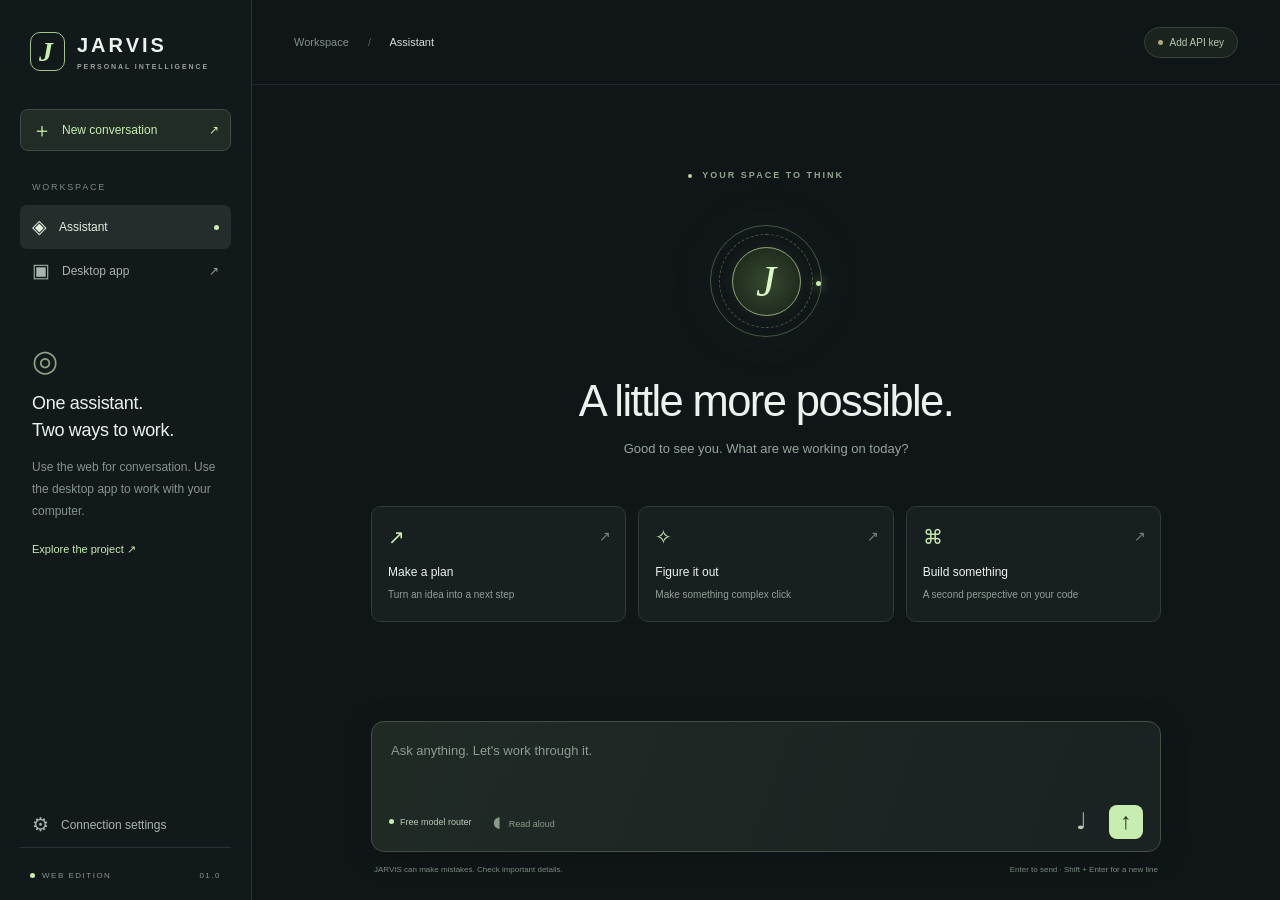
==== web/index.html @ cb6d8aa0 "Add browser JARVIS alongside desktop app and deploy to Antideploy" ====
<!doctype html>
<html lang="en">
<head>
  <meta charset="utf-8">
  <meta name="viewport" content="width=device-width, initial-scale=1">
  <meta name="theme-color" content="#101517">
  <meta name="description" content="JARVIS, your personal AI workspace. Chat, think, and speak with your assistant.">
  <meta http-equiv="Content-Security-Policy" content="default-src 'self'; connect-src 'self' https://openrouter.ai; script-src 'self'; style-src 'self'; img-src 'self' data:; base-uri 'none'; form-action 'none'; object-src 'none'">
  <meta name="referrer" content="no-referrer">
  <title>JARVIS · Your personal AI workspace</title>
  <link rel="icon" href="icon.svg" type="image/svg+xml">
  <link rel="stylesheet" href="style.css">
  <script src="app.js" defer></script>
</head>
<body>
  <aside class="sidebar">
    <a class="brand" href="./" aria-label="JARVIS home"><span class="brand-mark">J</span><span>JARVIS<span class="brand-caption">PERSONAL INTELLIGENCE</span></span></a>
    <button id="new-chat" class="new-chat"><span>＋</span> New conversation <span class="shortcut">↗</span></button>
    <div class="nav-label">WORKSPACE</div>
    <div class="nav-item active"><span>◈</span> Assistant <span class="nav-dot"></span></div>
    <a class="nav-item" href="https://github.com/DwijKansagara/JARVIS/blob/main/docs/RUN_LOCALLY.md" target="_blank" rel="noopener noreferrer"><span>▣</span> Desktop app <span class="external">↗</span></a>
    <div class="sidebar-note"><span class="small-orbit">◎</span><h3>One assistant.<br>Two ways to work.</h3><p>Use the web for conversation. Use the desktop app to work with your computer.</p><a href="https://github.com/DwijKansagara/JARVIS" target="_blank" rel="noopener noreferrer">Explore the project ↗</a></div>
    <div class="sidebar-bottom"><button id="settings-button" class="nav-item"><span>⚙</span> Connection settings</button><div class="edition"><span class="green-dot"></span> WEB EDITION <span>01.0</span></div></div>
  </aside>
  <main>
    <header><div class="breadcrumb">Workspace <span>/</span> <strong>Assistant</strong></div><button id="connection-status" class="status"><span class="status-dot"></span><span id="status-label">Add API key</span></button></header>
    <div class="conversation" id="conversation">
      <section class="welcome" id="welcome">
        <div class="eyebrow"><span></span> YOUR SPACE TO THINK</div>
        <div class="reactor" aria-hidden="true"><div class="reactor-inner"><span>J</span></div><i></i></div>
        <h1>A little more possible.</h1>
        <p>Good to see you. What are we working on today?</p>
        <div class="suggestions">
          <button data-prompt="Help me turn a big goal into a practical plan. Start by asking me what I want to achieve."><span class="suggestion-icon">↗</span><strong>Make a plan</strong><span>Turn an idea into a next step</span><i>↗</i></button>
          <button data-prompt="Help me understand a difficult concept. Ask me what topic I am learning and what I already know."><span class="suggestion-icon">✧</span><strong>Figure it out</strong><span>Make something complex click</span><i>↗</i></button>
          <button data-prompt="Help me with a coding problem. Ask me for the code, the error, and the result I expected."><span class="suggestion-icon">⌘</span><strong>Build something</strong><span>A second perspective on your code</span><i>↗</i></button>
        </div>
      </section>
      <div id="messages" class="messages" role="log" aria-live="polite" aria-label="Conversation"></div>
    </div>
    <section class="composer-area">
      <div id="notice" class="notice" role="status" hidden></div>
      <form id="chat-form" class="composer">
        <label for="prompt" class="sr-only">Message JARVIS</label>
        <textarea id="prompt" placeholder="Ask anything. Let's work through it." rows="2" maxlength="12000"></textarea>
        <div class="composer-toolbar"><div class="composer-options"><span class="model-label"><span class="green-dot"></span> Free model router</span><button id="speak-toggle" type="button" class="tool-button" aria-pressed="false" title="Read replies aloud">◖ <span>Read aloud</span></button></div><div class="send-controls"><button id="mic-button" type="button" class="mic-button" aria-label="Dictate a message" title="Dictate a message">♩</button><button id="stop-button" type="button" hidden>Stop</button><button id="send-button" type="submit" class="send-button" aria-label="Send message">↑</button></div></div>
      </form>
      <div class="composer-footer"><span>JARVIS can make mistakes. Check important details.</span><span>Enter to send · Shift + Enter for a new line</span></div>
    </section>
  </main>
  <dialog id="settings-dialog" aria-labelledby="settings-title">
    <form id="settings-form">
      <div class="dialog-heading"><span class="eyebrow">YOUR CONNECTION</span><button id="close-settings" type="button" class="icon-button" aria-label="Close settings">×</button></div>
      <h2 id="settings-title">Bring your intelligence.</h2>
      <p>Connect your OpenRouter account to start chatting. Your key stays in this tab's memory and is sent only to OpenRouter. Refreshing clears it.</p>
      <label for="api-key">OpenRouter API key</label>
      <input id="api-key" type="password" autocomplete="off" spellcheck="false" placeholder="sk-or-…" required>
      <div class="key-help"><a href="https://openrouter.ai/settings/keys" target="_blank" rel="noopener noreferrer">Get an API key ↗</a><span>Free models · provider limits apply</span></div>
      <p class="privacy-note">Messages go directly to OpenRouter and its model provider. This app does not save chats or keys. Browser dictation may use your browser's speech service. Desktop control is available in the local app.</p>
      <div class="dialog-actions"><button id="disconnect" type="button" class="secondary-button">Disconnect</button><button type="submit" class="primary-button">Connect JARVIS ↗</button></div>
    </form>
  </dialog>
</body>
</html>
---- web/style.css ----
:root{color-scheme:dark;--bg:#101517;--panel:#171d20;--border:#2a3337;--text:#edf2ee;--muted:#96a19e;--accent:#c8edb1;--font:Inter,Segoe UI,Arial,sans-serif}*{box-sizing:border-box}body{margin:0;background:var(--bg);color:var(--text);font-family:var(--font);font-size:14px;display:flex;height:100dvh;min-height:480px}button,input,textarea{font:inherit}button,a,input,textarea{-webkit-tap-highlight-color:transparent}button,a{touch-action:manipulation}button{cursor:pointer}button:disabled{cursor:wait;opacity:.5}a{color:inherit;text-decoration:none}button:focus-visible,a:focus-visible,input:focus-visible,textarea:focus-visible{outline:2px solid var(--accent);outline-offset:4px}button{color:inherit}button[hidden],[hidden]{display:none!important}.sidebar{width:252px;flex-shrink:0;border-right:1px solid var(--border);background:#12191b;padding:32px 20px 20px;display:flex;flex-direction:column}.brand{display:flex;align-items:center;gap:12px;padding:0 10px;font-size:20px;letter-spacing:3px;font-weight:650}.brand-mark{border:1px solid #a4c391;border-radius:10px;width:35px;height:39px;display:grid;place-items:center;color:var(--accent);font-family:Georgia,serif;font-size:28px;font-style:italic}.brand-caption{display:block;font-size:7px;letter-spacing:1.9px;color:var(--muted);margin-top:6px}.new-chat{margin:38px 0 31px;border:1px solid #3c4b43;border-radius:8px;background:#202c25;padding:13px 11px;display:flex;gap:10px;align-items:center;color:var(--accent);font-size:12px}.new-chat>span:first-child{font-size:20px;line-height:14px}.shortcut{margin-left:auto}.nav-label{font-size:9px;letter-spacing:1.8px;color:#798a86;margin:0 12px 13px}.nav-item{display:flex;align-items:center;gap:12px;width:100%;border:0;background:transparent;border-radius:7px;padding:13px 12px;color:#a8b5af;font-size:12px;text-align:left}.nav-item>span:first-child{font-size:19px;line-height:18px}.nav-item.active{background:#242d2b;color:#e4eddf}.nav-item:hover{background:#26312d}.nav-dot{width:5px;height:5px;background:var(--accent);border-radius:50%;margin-left:auto}.external{margin-left:auto;color:var(--muted)}.sidebar-note{margin:50px 12px 0}.small-orbit{font-size:30px;color:#8da282}.sidebar-note h3{font-size:18px;font-weight:450;line-height:1.5;letter-spacing:-.3px;margin:12px 0}.sidebar-note p{font-size:12px;line-height:1.85;color:#84958e}.sidebar-note a{font-size:11px;color:var(--accent);display:block;margin-top:20px}.sidebar-bottom{margin-top:auto;padding-top:30px}.edition{border-top:1px solid var(--border);padding:23px 10px 0;display:flex;align-items:center;gap:7px;font-size:8px;letter-spacing:1.5px;color:#84958e}.edition>span:last-child{margin-left:auto}.green-dot{display:inline-block;width:5px;height:5px;border-radius:50%;background:var(--accent)}main{flex:1;min-width:0;display:flex;flex-direction:column}header{height:85px;flex-shrink:0;border-bottom:1px solid #21292c;padding:0 42px;display:flex;align-items:center;justify-content:space-between}.breadcrumb{color:#7f918b;font-size:11px}.breadcrumb span{padding:0 16px;color:#50615a}.breadcrumb strong{font-weight:400;color:#d5dfd8}.status{border:1px solid #36443b;border-radius:30px;padding:9px 13px;background:#1a231e;color:#b6c9ae;font-size:10px;display:flex;gap:7px;align-items:center}.status-dot{background:#b5a87e;width:5px;height:5px;border-radius:50%}.connected .status-dot{background:var(--accent)}.conversation{flex:1;min-height:0;overflow:auto;padding:20px 42px;scroll-behavior:smooth}.welcome{max-width:790px;margin:30px auto 20px;text-align:center}.eyebrow{font-size:9px;letter-spacing:2px;color:#91a58e;font-weight:600}.eyebrow>span{display:inline-block;width:4px;height:4px;background:#b7d3a7;border-radius:50%;margin-right:6px;vertical-align:middle}.reactor{width:112px;height:112px;border:1px solid #425941;border-radius:50%;margin:31px auto 28px;display:grid;place-items:center;position:relative;box-shadow:0 0 60px #aec29c0c,inset 0 0 20px #c8edb108}.reactor:before{content:"";position:absolute;inset:8px;border:1px dashed #66835d;border-radius:50%;opacity:.6}.reactor-inner{width:69px;height:69px;display:grid;place-items:center;border:1px solid #90ab7b;border-radius:50%;background:radial-gradient(#36492e,#162118);box-shadow:0 0 22px #c5e7a515}.reactor-inner span{font-family:Georgia,serif;font-size:45px;color:#ddf7c7;font-style:italic}.reactor i{position:absolute;right:0;top:50%;width:5px;height:5px;border-radius:50%;background:var(--accent);box-shadow:0 0 12px var(--accent)}h1{font-size:clamp(28px,3.4vw,44px);font-weight:450;letter-spacing:-1.6px;margin:0 0 15px}.welcome>p{font-size:13px;color:#94a69c}.suggestions{display:grid;grid-template-columns:repeat(3,1fr);gap:12px;margin-top:39px;text-align:left}.suggestions button{position:relative;background:#171f21;border:1px solid #303b38;border-radius:10px;padding:18px 16px;display:flex;flex-direction:column;gap:8px;text-align:left;transition:background .2s,border-color .2s}.suggestions button:hover{background:#202d24;border-color:#6a805d}.suggestion-icon{font-size:20px;color:var(--accent);margin-bottom:8px}.suggestions strong{font-weight:500;font-size:12px}.suggestions button>span:last-of-type{font-size:10px;color:#91a096;line-height:1.6}.suggestions i{position:absolute;right:14px;top:21px;font-style:normal;color:#728778}.composer-area{width:100%;max-width:874px;padding:14px 42px 26px;margin:0 auto}.composer{border:1px solid #435044;background:linear-gradient(110deg,#202a25,#1a2222);border-radius:13px;padding:17px 17px 12px;box-shadow:0 4px 30px #0002}textarea{display:block;resize:none;width:100%;border:0;outline:none!important;color:#edf2ee;background:transparent;line-height:1.6;font-size:13px;max-height:150px;min-height:55px}textarea::placeholder{color:#8d9b91}.composer-toolbar{display:flex;align-items:center;justify-content:space-between;gap:8px;margin-top:10px}.composer-options{display:flex;align-items:center;gap:15px}.model-label{font-size:9px;display:flex;gap:6px;align-items:center;color:#bcc9b9}.tool-button{border:0;background:none;font-size:15px;color:#899b8b;padding:6px}.tool-button span{font-size:9px;margin-left:4px}.tool-button[aria-pressed=true]{color:var(--accent)}.send-controls{display:flex;align-items:center;gap:12px}.mic-button{border:0;background:transparent;color:#b9c7b4;font-size:23px;padding:4px 10px}.mic-button.listening{color:#ffb19f}.send-button{border:0;border-radius:8px;background:var(--accent);width:34px;height:34px;font-size:23px;color:#25311f}.send-button:hover{background:#e3ffd1}#stop-button{background:#343f35;border:1px solid #809477;border-radius:6px;padding:8px 12px;font-size:11px}.composer-footer{display:flex;justify-content:space-between;gap:15px;margin:13px 3px 0;font-size:8px;color:#788b7e}.notice{margin-bottom:10px;padding:11px 14px;border:1px solid #78624a;border-radius:8px;background:#2a241d;color:#e8d5b4;font-size:12px;line-height:1.6}.messages{max-width:790px;margin:0 auto}.message{padding:24px 0;border-bottom:1px solid #26322c}.message-heading{font-size:10px;letter-spacing:1.7px;color:var(--accent);display:flex;align-items:center;gap:12px;margin-bottom:13px}.message.user .message-heading{color:#98aaa0}.message-content{white-space:pre-wrap;overflow-wrap:anywhere;font-size:14px;line-height:1.9;color:#d7e2da}.message.user .message-content{color:#a6b6ad}.message.pending .message-content{color:#849681}.copy-button{margin-left:auto;border:1px solid #33473b;background:transparent;border-radius:4px;color:#91a38f;padding:4px 8px;font-size:9px}.message.error .message-content{color:#e9bfa7}dialog{background:#18221e;border:1px solid #455741;border-radius:16px;color:var(--text);padding:30px;width:min(490px,calc(100% - 30px));box-shadow:0 20px 100px #0009}dialog::backdrop{background:#060e0bbf;backdrop-filter:blur(5px)}.dialog-heading{display:flex;justify-content:space-between;align-items:center}.icon-button{border:0;background:transparent;color:#a6b79f;font-size:25px;padding:0 5px}h2{font-size:27px;letter-spacing:-1px;font-weight:450;margin:23px 0 15px}dialog p{font-size:12px;line-height:1.8;color:#a0b09d}dialog label{font-size:11px;display:block;margin:24px 0 10px}dialog input{width:100%;border:1px solid #4b5e44;border-radius:7px;background:#111b15;color:#e4f0dc;padding:13px}.key-help{display:flex;justify-content:space-between;gap:10px;font-size:9px;margin-top:12px}.key-help a{color:var(--accent)}.key-help span{color:#879981}.privacy-note{border-top:1px solid #34432f;padding-top:18px;margin-top:23px}.dialog-actions{display:flex;gap:12px;justify-content:flex-end;margin-top:24px}.primary-button,.secondary-button{padding:12px 16px;border-radius:6px;font-size:11px}.primary-button{background:var(--accent);border:1px solid var(--accent);color:#1d2b16}.secondary-button{background:transparent;border:1px solid #4b5e44}.sr-only{position:absolute;width:1px;height:1px;overflow:hidden;clip:rect(0,0,0,0)}
@media(min-height:900px){.welcome{margin-top:65px}.reactor{margin-top:45px;margin-bottom:40px}.suggestions{margin-top:50px}}@media(max-width:1000px){.sidebar{width:210px;padding-left:14px;padding-right:14px}header{padding:0 28px}.conversation{padding:15px 28px}.composer-area{padding-left:28px;padding-right:28px}.suggestions{gap:8px}.suggestions button{padding:15px 11px}.suggestions button>span:last-of-type{font-size:9px}.composer-footer>span:last-child{display:none}.composer-options{gap:8px}}@media(max-width:720px){body{min-height:420px}.sidebar{width:68px;padding:22px 10px 14px}.brand{padding:0;justify-content:center}.brand>span:last-child,.new-chat,.nav-label,.nav-item.active,.sidebar-note,.edition{display:none}.sidebar>.nav-item{font-size:0;justify-content:center;padding:15px 0;margin-top:22px}.sidebar>.nav-item .external{display:none}.sidebar-bottom .nav-item{font-size:0;justify-content:center;padding:10px 0}.sidebar-bottom .nav-item>span{font-size:22px}header{height:64px;padding:0 18px}.conversation{padding:10px 18px}.welcome{margin-top:20px}.reactor{width:85px;height:85px;margin:25px auto}.reactor-inner{width:55px;height:55px}.reactor-inner span{font-size:34px}h1{font-size:28px;letter-spacing:-1px}.welcome>p{font-size:11px;line-height:1.7}.suggestions{grid-template-columns:1fr;margin-top:24px;gap:8px}.suggestions button{display:grid;grid-template-columns:22px 1fr;gap:4px 10px;padding:12px}.suggestion-icon{grid-row:span 2;margin:0;align-self:center}.suggestions button>span:last-of-type{font-size:10px}.suggestions i{top:19px}.composer-area{padding:10px 14px 16px}.composer{padding:13px}.model-label{font-size:8px}.tool-button span{display:none}.composer-footer{font-size:7px}.message-content{font-size:13px}.key-help{flex-direction:column}.status{font-size:9px;padding:8px}.breadcrumb{font-size:10px}.breadcrumb span{padding:0 8px}.send-controls{gap:5px}}@media(max-height:740px) and (min-width:721px){.welcome{margin-top:12px}.reactor{margin:19px auto;width:84px;height:84px}.reactor-inner{width:56px;height:56px}.reactor-inner span{font-size:34px}.suggestions{margin-top:24px}.sidebar-note{margin-top:30px}.sidebar-note p{font-size:11px}.suggestions button{padding:13px}.suggestion-icon{margin-bottom:2px}}@media(prefers-reduced-motion:reduce){*{scroll-behavior:auto!important;transition:none!important}}

@media(max-width:720px){.new-chat{display:flex;justify-content:center;font-size:0;padding:12px 0;margin:25px 0 0}.new-chat>span:first-child{font-size:23px}.new-chat .shortcut{display:none}.sidebar>.nav-item{margin-top:10px}}
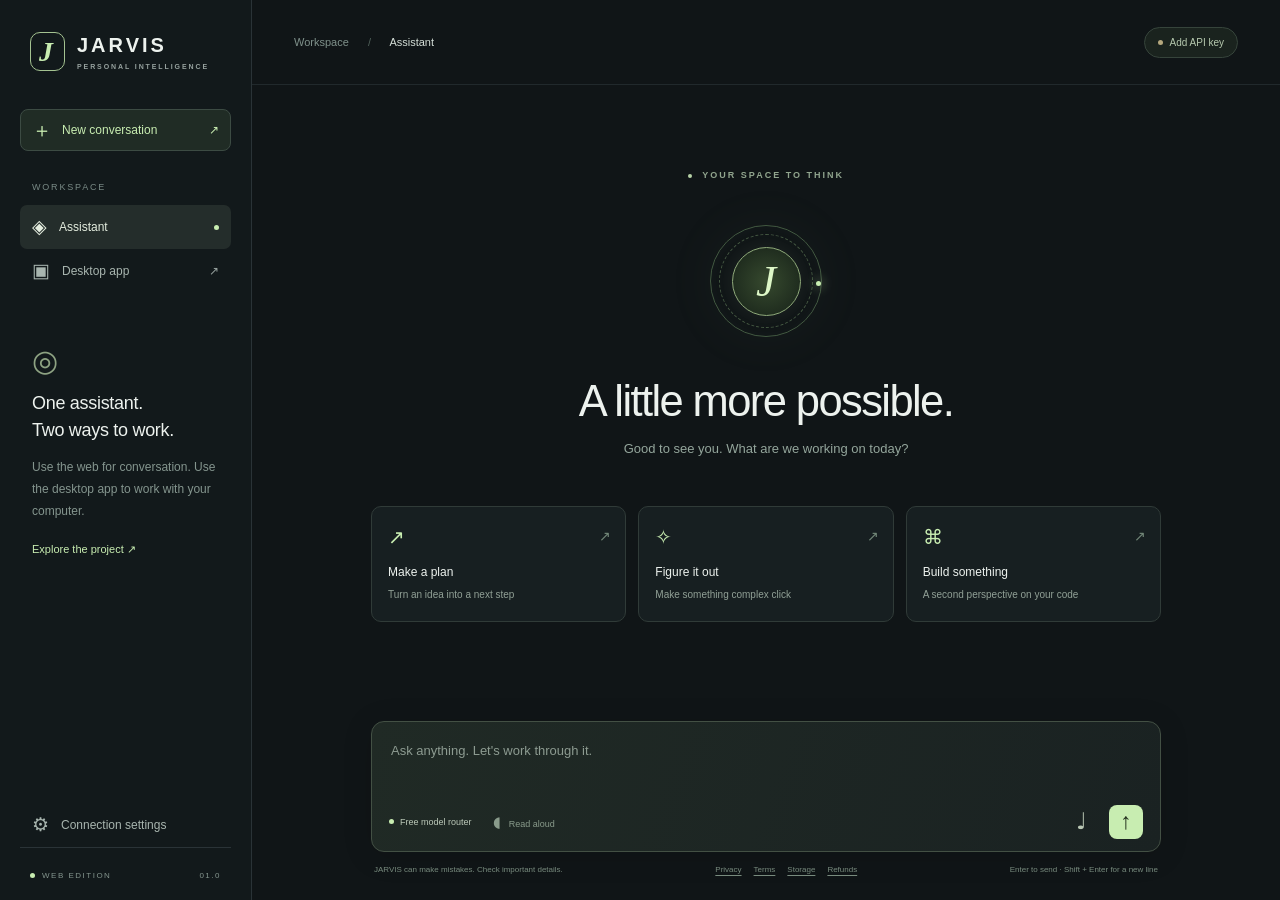
==== commit ec817591: "Add engagement, consent, and legal pages" ====
--- a/web/index.html
+++ b/web/index.html
@@ -5,12 +5,13 @@
   <meta name="viewport" content="width=device-width, initial-scale=1">
   <meta name="theme-color" content="#101517">
   <meta name="description" content="JARVIS, your personal AI workspace. Chat, think, and speak with your assistant.">
-  <meta http-equiv="Content-Security-Policy" content="default-src 'self'; connect-src 'self' https://openrouter.ai; script-src 'self'; style-src 'self'; img-src 'self' data:; base-uri 'none'; form-action 'none'; object-src 'none'">
+  <meta http-equiv="Content-Security-Policy" content="default-src 'self'; connect-src 'self' https://openrouter.ai https://dwij-counts.antideploy.com; script-src 'self' https://dwij-counts.antideploy.com; style-src 'self' 'unsafe-inline'; img-src 'self' data:; base-uri 'none'; form-action 'none'; object-src 'none'">
   <meta name="referrer" content="no-referrer">
   <title>JARVIS · Your personal AI workspace</title>
   <link rel="icon" href="icon.svg" type="image/svg+xml">
-  <link rel="stylesheet" href="style.css">
-  <script src="app.js" defer></script>
+  <link rel="stylesheet" href="style.css?v=20260925-3">
+  <script src="app.js?v=20260925-3" defer></script>
+  <script src="https://dwij-counts.antideploy.com/engagement-widget.js?v=20260929-3" defer></script>
 </head>
 <body>
   <aside class="sidebar">
@@ -37,6 +38,7 @@
         </div>
       </section>
       <div id="messages" class="messages" role="log" aria-live="polite" aria-label="Conversation"></div>
+      <dwij-engagement site="jarvis"></dwij-engagement>
     </div>
     <section class="composer-area">
       <div id="notice" class="notice" role="status" hidden></div>
@@ -45,20 +47,25 @@
         <textarea id="prompt" placeholder="Ask anything. Let's work through it." rows="2" maxlength="12000"></textarea>
         <div class="composer-toolbar"><div class="composer-options"><span class="model-label"><span class="green-dot"></span> Free model router</span><button id="speak-toggle" type="button" class="tool-button" aria-pressed="false" title="Read replies aloud">◖ <span>Read aloud</span></button></div><div class="send-controls"><button id="mic-button" type="button" class="mic-button" aria-label="Dictate a message" title="Dictate a message">♩</button><button id="stop-button" type="button" hidden>Stop</button><button id="send-button" type="submit" class="send-button" aria-label="Send message">↑</button></div></div>
       </form>
-      <div class="composer-footer"><span>JARVIS can make mistakes. Check important details.</span><span>Enter to send · Shift + Enter for a new line</span></div>
+      <div class="composer-footer"><span>JARVIS can make mistakes. Check important details.</span><nav aria-label="Legal"><a href="privacy.html">Privacy</a><a href="terms.html">Terms</a><a href="cookies.html">Storage</a><a href="refunds.html">Refunds</a></nav><span>Enter to send · Shift + Enter for a new line</span></div>
     </section>
   </main>
   <dialog id="settings-dialog" aria-labelledby="settings-title">
     <form id="settings-form">
       <div class="dialog-heading"><span class="eyebrow">YOUR CONNECTION</span><button id="close-settings" type="button" class="icon-button" aria-label="Close settings">×</button></div>
       <h2 id="settings-title">Bring your intelligence.</h2>
-      <p>Connect your OpenRouter account to start chatting. Your key stays in this tab's memory and is sent only to OpenRouter. Refreshing clears it.</p>
+      <p>Connect your OpenRouter account once. JARVIS can remember the key and your conversation on this browser so you can return where you left off.</p>
       <label for="api-key">OpenRouter API key</label>
       <input id="api-key" type="password" autocomplete="off" spellcheck="false" placeholder="sk-or-…" required>
+      <label class="remember-option"><input id="remember-device" type="checkbox" checked> <span><strong>Remember on this device</strong><small>Saved only in this browser. Turn this off on a shared computer.</small></span></label>
       <div class="key-help"><a href="https://openrouter.ai/settings/keys" target="_blank" rel="noopener noreferrer">Get an API key ↗</a><span>Free models · provider limits apply</span></div>
-      <p class="privacy-note">Messages go directly to OpenRouter and its model provider. This app does not save chats or keys. Browser dictation may use your browser's speech service. Desktop control is available in the local app.</p>
+      <p class="privacy-note">Messages go directly to OpenRouter and its model provider. JARVIS saves your key and chat history only in this browser when remembering is enabled. Browser dictation may use your browser's speech service. Read the <a href="privacy.html">Privacy Policy</a>.</p>
+      <label class="remember-option"><input id="provider-consent" type="checkbox" required> <span><strong>I understand where messages are sent</strong><small>I consent to sending prompts to OpenRouter and the selected model provider.</small></span></label>
       <div class="dialog-actions"><button id="disconnect" type="button" class="secondary-button">Disconnect</button><button type="submit" class="primary-button">Connect JARVIS ↗</button></div>
     </form>
   </dialog>
 </body>
 </html>
+
+
+
--- a/web/style.css
+++ b/web/style.css
@@ -2,3 +2,24 @@
 @media(min-height:900px){.welcome{margin-top:65px}.reactor{margin-top:45px;margin-bottom:40px}.suggestions{margin-top:50px}}@media(max-width:1000px){.sidebar{width:210px;padding-left:14px;padding-right:14px}header{padding:0 28px}.conversation{padding:15px 28px}.composer-area{padding-left:28px;padding-right:28px}.suggestions{gap:8px}.suggestions button{padding:15px 11px}.suggestions button>span:last-of-type{font-size:9px}.composer-footer>span:last-child{display:none}.composer-options{gap:8px}}@media(max-width:720px){body{min-height:420px}.sidebar{width:68px;padding:22px 10px 14px}.brand{padding:0;justify-content:center}.brand>span:last-child,.new-chat,.nav-label,.nav-item.active,.sidebar-note,.edition{display:none}.sidebar>.nav-item{font-size:0;justify-content:center;padding:15px 0;margin-top:22px}.sidebar>.nav-item .external{display:none}.sidebar-bottom .nav-item{font-size:0;justify-content:center;padding:10px 0}.sidebar-bottom .nav-item>span{font-size:22px}header{height:64px;padding:0 18px}.conversation{padding:10px 18px}.welcome{margin-top:20px}.reactor{width:85px;height:85px;margin:25px auto}.reactor-inner{width:55px;height:55px}.reactor-inner span{font-size:34px}h1{font-size:28px;letter-spacing:-1px}.welcome>p{font-size:11px;line-height:1.7}.suggestions{grid-template-columns:1fr;margin-top:24px;gap:8px}.suggestions button{display:grid;grid-template-columns:22px 1fr;gap:4px 10px;padding:12px}.suggestion-icon{grid-row:span 2;margin:0;align-self:center}.suggestions button>span:last-of-type{font-size:10px}.suggestions i{top:19px}.composer-area{padding:10px 14px 16px}.composer{padding:13px}.model-label{font-size:8px}.tool-button span{display:none}.composer-footer{font-size:7px}.message-content{font-size:13px}.key-help{flex-direction:column}.status{font-size:9px;padding:8px}.breadcrumb{font-size:10px}.breadcrumb span{padding:0 8px}.send-controls{gap:5px}}@media(max-height:740px) and (min-width:721px){.welcome{margin-top:12px}.reactor{margin:19px auto;width:84px;height:84px}.reactor-inner{width:56px;height:56px}.reactor-inner span{font-size:34px}.suggestions{margin-top:24px}.sidebar-note{margin-top:30px}.sidebar-note p{font-size:11px}.suggestions button{padding:13px}.suggestion-icon{margin-bottom:2px}}@media(prefers-reduced-motion:reduce){*{scroll-behavior:auto!important;transition:none!important}}
 
 @media(max-width:720px){.new-chat{display:flex;justify-content:center;font-size:0;padding:12px 0;margin:25px 0 0}.new-chat>span:first-child{font-size:23px}.new-chat .shortcut{display:none}.sidebar>.nav-item{margin-top:10px}}
+.remember-option{display:flex;align-items:flex-start;gap:10px;margin-top:17px!important;font-size:11px;line-height:1.35;cursor:pointer}.remember-option input{accent-color:var(--accent);margin-top:2px;width:15px;height:15px}.remember-option span{display:flex;flex-direction:column;gap:4px}.remember-option strong{font-weight:500;color:#dbe8d6}.remember-option small{font-size:9px;color:#879981}
+
+/* Restrained motion layer: load hierarchy, reactor state, and new messages. */
+@media(prefers-reduced-motion:no-preference){
+  .sidebar{animation:jarvisSidebarIn .45s cubic-bezier(.22,1,.36,1) both}
+  .welcome .eyebrow,.welcome h1,.welcome>p{animation:jarvisRise .5s cubic-bezier(.22,1,.36,1) both}
+  .welcome h1{animation-delay:.06s}.welcome>p{animation-delay:.12s}
+  .suggestions button{animation:jarvisRise .45s cubic-bezier(.22,1,.36,1) both;transition:transform .2s ease,background .2s,border-color .2s}
+  .suggestions button:nth-child(1){animation-delay:.16s}.suggestions button:nth-child(2){animation-delay:.22s}.suggestions button:nth-child(3){animation-delay:.28s}
+  .suggestions button:hover{transform:translateY(-3px)}
+  .reactor:before{animation:jarvisOrbit 14s linear infinite}
+  .reactor-inner{animation:jarvisBreathe 3.8s ease-in-out infinite}
+  .message{animation:jarvisMessageIn .32s cubic-bezier(.22,1,.36,1) both}
+}
+@keyframes jarvisSidebarIn{from{opacity:0;transform:translateX(-14px)}to{opacity:1;transform:translateX(0)}}
+@keyframes jarvisRise{from{opacity:0;transform:translateY(12px)}to{opacity:1;transform:translateY(0)}}
+@keyframes jarvisOrbit{to{transform:rotate(360deg)}}
+@keyframes jarvisBreathe{0%,100%{box-shadow:0 0 22px #c5e7a515}50%{box-shadow:0 0 34px #c5e7a52c}}
+@keyframes jarvisMessageIn{from{opacity:0;transform:translateY(8px)}to{opacity:1;transform:translateY(0)}}
+@media(prefers-reduced-motion:reduce){*{animation:none!important}}
+.composer-footer nav{display:flex;gap:12px;flex-wrap:wrap}.composer-footer a{text-decoration:underline;text-underline-offset:3px}.privacy-note a{color:var(--accent);text-decoration:underline;text-underline-offset:3px}.legal-body{display:block;height:auto;min-height:100vh;padding:48px 22px}.legal-page{width:min(760px,100%);margin:0 auto}.legal-page .brand{padding:0;margin-bottom:42px}.legal-page h1{font-size:clamp(38px,7vw,72px);margin-bottom:8px}.legal-page h2{margin-top:34px;font-size:22px}.legal-page p,.legal-page li{color:#aab8b1;line-height:1.8}.legal-page nav{display:flex;flex-wrap:wrap;gap:18px;margin-top:44px;padding-top:22px;border-top:1px solid var(--border)}.legal-page a{color:var(--accent);text-decoration:underline;text-underline-offset:4px}
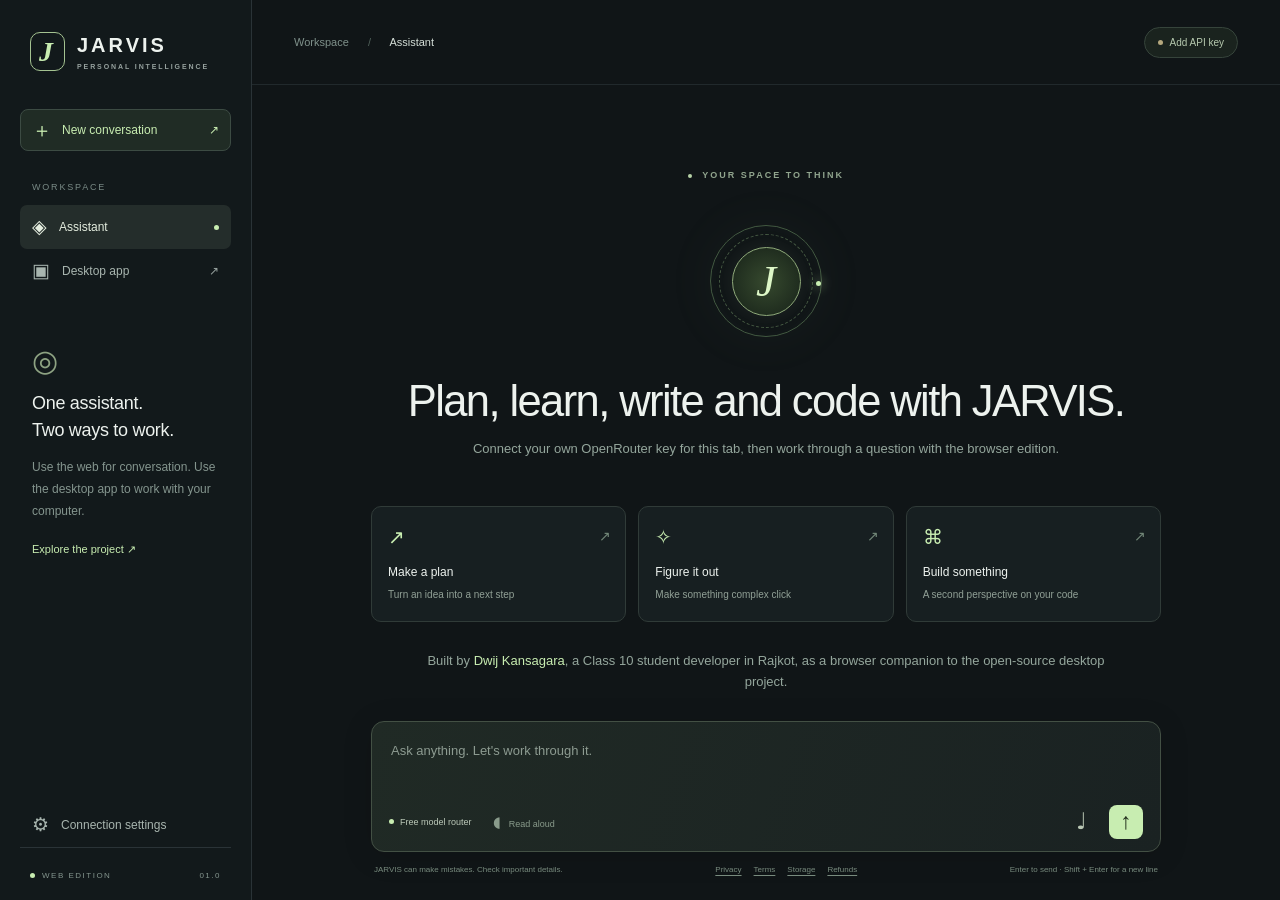
==== commit b9b37df5: "Add crawlable metadata and author details" ====
--- a/web/index.html
+++ b/web/index.html
@@ -3,15 +3,20 @@
 <head>
   <meta charset="utf-8">
   <meta name="viewport" content="width=device-width, initial-scale=1">
+<meta name="robots" content="index, follow, max-image-preview:large">
   <meta name="theme-color" content="#101517">
   <meta name="description" content="JARVIS, your personal AI workspace. Chat, think, and speak with your assistant.">
-  <meta http-equiv="Content-Security-Policy" content="default-src 'self'; connect-src 'self' https://openrouter.ai https://dwij-counts.antideploy.com; script-src 'self' https://dwij-counts.antideploy.com; style-src 'self' 'unsafe-inline'; img-src 'self' data:; base-uri 'none'; form-action 'none'; object-src 'none'">
+  <meta http-equiv="Content-Security-Policy" content="default-src 'self'; connect-src 'self' https://openrouter.ai https://dwij-signal.vercel.app; script-src 'self' https://dwij-signal.vercel.app; style-src 'self' 'unsafe-inline'; img-src 'self' data:; base-uri 'none'; form-action 'none'; object-src 'none'">
   <meta name="referrer" content="no-referrer">
-  <title>JARVIS · Your personal AI workspace</title>
+  <meta name="author" content="Dwij Kansagara">
+<link rel="canonical" href="https://dwij-jarvis.antideploy.com/">
+<title>JARVIS · Your personal AI workspace</title>
   <link rel="icon" href="icon.svg" type="image/svg+xml">
   <link rel="stylesheet" href="style.css?v=20260925-3">
-  <script src="app.js?v=20260925-3" defer></script>
-  <script src="https://dwij-counts.antideploy.com/engagement-widget.js?v=20260929-3" defer></script>
+  <script src="app.js?v=20261008-1" defer></script>
+  <script src="https://dwij-signal.vercel.app/engagement-widget.js?v=20261008-1" defer></script>
+  <script type="application/ld+json">{"@context":"https://schema.org","@type":"FAQPage","mainEntity":[{"@type":"Question","name":"Where is the OpenRouter API key stored?","acceptedAnswer":{"@type":"Answer","text":"The API key remains in page memory and is cleared when the tab reloads, closes or disconnects."}},{"@type":"Question","name":"Can JARVIS control this computer from the web?","acceptedAnswer":{"@type":"Answer","text":"No. The browser edition provides conversation only. Local computer-control features require the separately installed desktop edition."}},{"@type":"Question","name":"Does JARVIS guarantee accurate answers?","acceptedAnswer":{"@type":"Answer","text":"No. Model responses can be inaccurate and important information should be verified."}}]}</script>
+<script type="application/ld+json">{"@context":"https://schema.org","@type":"BreadcrumbList","itemListElement":[{"@type":"ListItem","position":1,"name":"Home","item":"https://dwij-jarvis.antideploy.com/"}]}</script>
 </head>
 <body>
   <aside class="sidebar">
@@ -29,13 +34,15 @@
       <section class="welcome" id="welcome">
         <div class="eyebrow"><span></span> YOUR SPACE TO THINK</div>
         <div class="reactor" aria-hidden="true"><div class="reactor-inner"><span>J</span></div><i></i></div>
-        <h1>A little more possible.</h1>
-        <p>Good to see you. What are we working on today?</p>
+        <h1>Plan, learn, write and code with JARVIS.</h1>
+        <p>Connect your own OpenRouter key for this tab, then work through a question with the browser edition.</p>
         <div class="suggestions">
           <button data-prompt="Help me turn a big goal into a practical plan. Start by asking me what I want to achieve."><span class="suggestion-icon">↗</span><strong>Make a plan</strong><span>Turn an idea into a next step</span><i>↗</i></button>
           <button data-prompt="Help me understand a difficult concept. Ask me what topic I am learning and what I already know."><span class="suggestion-icon">✧</span><strong>Figure it out</strong><span>Make something complex click</span><i>↗</i></button>
           <button data-prompt="Help me with a coding problem. Ask me for the code, the error, and the result I expected."><span class="suggestion-icon">⌘</span><strong>Build something</strong><span>A second perspective on your code</span><i>↗</i></button>
         </div>
+        <p class="author-note">Built by <a href="https://about-me.antideploy.com/">Dwij Kansagara</a>, a Class 10 student developer in Rajkot, as a browser companion to the open-source desktop project.</p>
+        <section class="seo-faq" aria-labelledby="seo-faq-title"><h2 id="seo-faq-title">JARVIS web FAQ</h2><details><summary>Where is the API key stored?</summary><p>It remains in page memory and is cleared when the tab reloads, closes or disconnects.</p></details><details><summary>Can this website control my computer?</summary><p>No. The browser edition provides conversation only. Computer-control features require the separately installed desktop edition.</p></details><details><summary>Are answers guaranteed to be accurate?</summary><p>No. Model responses can be inaccurate, so verify important information.</p></details></section>
       </section>
       <div id="messages" class="messages" role="log" aria-live="polite" aria-label="Conversation"></div>
       <dwij-engagement site="jarvis"></dwij-engagement>
@@ -54,12 +61,11 @@
     <form id="settings-form">
       <div class="dialog-heading"><span class="eyebrow">YOUR CONNECTION</span><button id="close-settings" type="button" class="icon-button" aria-label="Close settings">×</button></div>
       <h2 id="settings-title">Bring your intelligence.</h2>
-      <p>Connect your OpenRouter account once. JARVIS can remember the key and your conversation on this browser so you can return where you left off.</p>
+      <p>Connect your OpenRouter account for this tab. The key stays only in memory and is cleared when the page closes or reloads.</p>
       <label for="api-key">OpenRouter API key</label>
       <input id="api-key" type="password" autocomplete="off" spellcheck="false" placeholder="sk-or-…" required>
-      <label class="remember-option"><input id="remember-device" type="checkbox" checked> <span><strong>Remember on this device</strong><small>Saved only in this browser. Turn this off on a shared computer.</small></span></label>
       <div class="key-help"><a href="https://openrouter.ai/settings/keys" target="_blank" rel="noopener noreferrer">Get an API key ↗</a><span>Free models · provider limits apply</span></div>
-      <p class="privacy-note">Messages go directly to OpenRouter and its model provider. JARVIS saves your key and chat history only in this browser when remembering is enabled. Browser dictation may use your browser's speech service. Read the <a href="privacy.html">Privacy Policy</a>.</p>
+      <p class="privacy-note">Messages go directly to OpenRouter and its model provider. The API key remains in page memory only; conversation history is stored in this browser until you start a new chat or clear site data. Browser dictation may use your browser's speech service. Read the <a href="privacy.html">Privacy Policy</a>.</p>
       <label class="remember-option"><input id="provider-consent" type="checkbox" required> <span><strong>I understand where messages are sent</strong><small>I consent to sending prompts to OpenRouter and the selected model provider.</small></span></label>
       <div class="dialog-actions"><button id="disconnect" type="button" class="secondary-button">Disconnect</button><button type="submit" class="primary-button">Connect JARVIS ↗</button></div>
     </form>
@@ -69,3 +75,4 @@
 
 
 
+
--- a/web/style.css
+++ b/web/style.css
@@ -23,3 +23,8 @@
 @keyframes jarvisMessageIn{from{opacity:0;transform:translateY(8px)}to{opacity:1;transform:translateY(0)}}
 @media(prefers-reduced-motion:reduce){*{animation:none!important}}
 .composer-footer nav{display:flex;gap:12px;flex-wrap:wrap}.composer-footer a{text-decoration:underline;text-underline-offset:3px}.privacy-note a{color:var(--accent);text-decoration:underline;text-underline-offset:3px}.legal-body{display:block;height:auto;min-height:100vh;padding:48px 22px}.legal-page{width:min(760px,100%);margin:0 auto}.legal-page .brand{padding:0;margin-bottom:42px}.legal-page h1{font-size:clamp(38px,7vw,72px);margin-bottom:8px}.legal-page h2{margin-top:34px;font-size:22px}.legal-page p,.legal-page li{color:#aab8b1;line-height:1.8}.legal-page nav{display:flex;flex-wrap:wrap;gap:18px;margin-top:44px;padding-top:22px;border-top:1px solid var(--border)}.legal-page a{color:var(--accent);text-decoration:underline;text-underline-offset:4px}
+
+.seo-faq{margin:34px auto 0;max-width:760px;text-align:left;border-top:1px solid var(--border);padding-top:22px}.seo-faq h2{margin:0 0 12px;font-size:18px}.seo-faq details{border-bottom:1px solid var(--border);padding:11px 0}.seo-faq summary{cursor:pointer;color:#d8e3db;font-size:11px}.seo-faq p{margin:8px 0 0;color:var(--muted);font-size:10px;line-height:1.6}
+
+.author-note { max-width: 720px; margin: 28px auto 0; color: var(--muted); font-size: 13px; line-height: 1.65; }
+.author-note a { color: var(--accent); text-underline-offset: 3px; }
